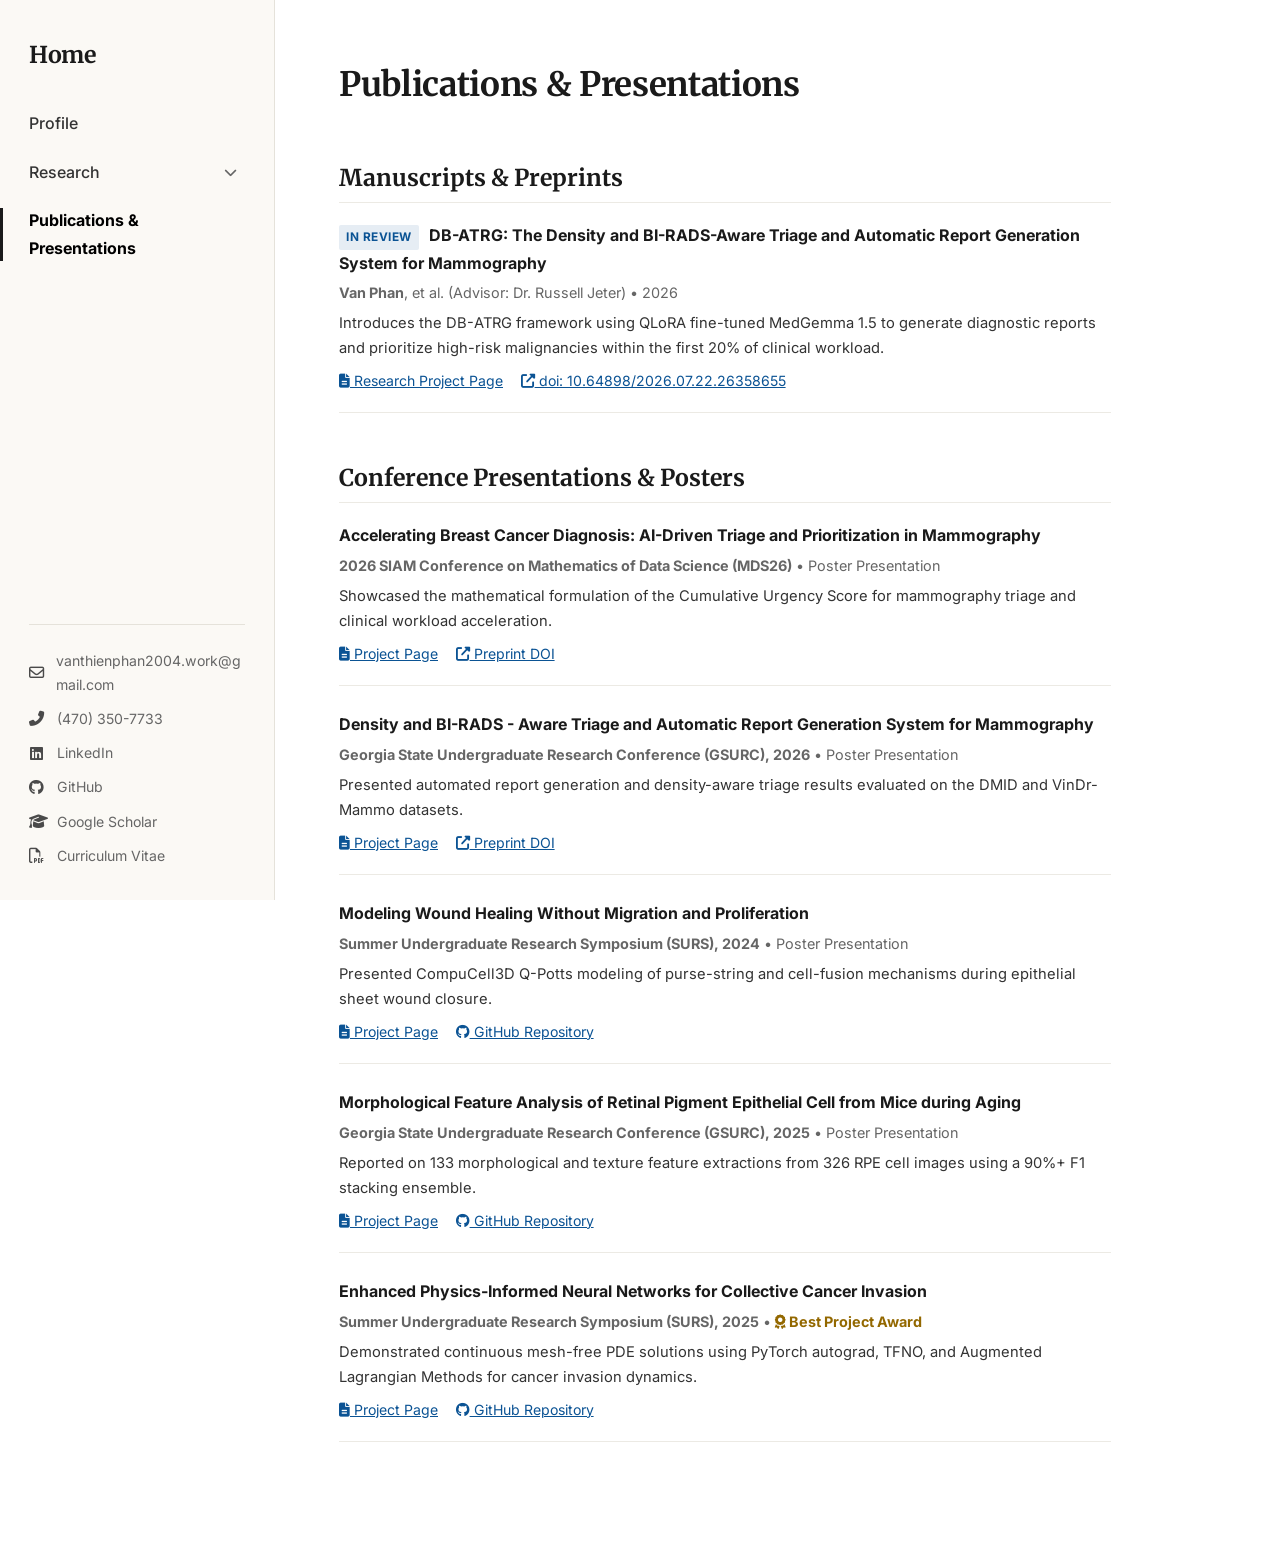
==== publications.html @ c74ce510 "Big Upgrade: - New multipages UI - New Projects" ====
<!DOCTYPE html>
<html lang="en">

<head>
    <meta charset="UTF-8">
    <meta name="viewport" content="width=device-width, initial-scale=1.0">
    <meta name="description"
        content="Publications, Manuscripts, and Conference Presentations by Van Phan — Health Informatics and Computational Medicine.">
    <title>Publications &amp; Presentations | Van Phan</title>

    <!-- Font Awesome & CSS -->
    <link rel="stylesheet" href="https://cdnjs.cloudflare.com/ajax/libs/font-awesome/6.5.1/css/all.min.css">
    <link rel="stylesheet" href="styles.css">
</head>

<body>
    <!-- Mobile Header -->
    <header class="mobile-header">
        <a href="index.html" class="mobile-title">Home</a>
        <button class="mobile-toggle" id="mobileToggle" aria-label="Toggle Navigation">
            <span></span>
            <span></span>
            <span></span>
        </button>
    </header>

    <div class="sidebar-overlay" id="sidebarOverlay"></div>

    <div class="app-container">
        <!-- Sidebar Navigation -->
        <aside class="sidebar" id="sidebar">
            <div class="sidebar-top">
                <a href="index.html" class="sidebar-brand">
                    <div class="sidebar-title">Home</div>
                </a>

                <nav class="sidebar-nav">
                    <ul class="nav-list">
                        <li class="nav-item">
                            <div class="nav-link-row">
                                <a href="index.html" class="nav-link">Profile</a>
                            </div>
                        </li>
                        <li class="nav-item">
                            <div class="nav-link-row">
                                <a href="research.html" class="nav-link">Research</a>
                                <button type="button" class="dropdown-toggle-btn" aria-label="Toggle Research Menu">
                                    <i class="fas fa-chevron-down dropdown-icon"></i>
                                </button>
                            </div>
                            <ul class="sub-nav-list">
                                <li><a href="research/db-atrg.html" class="sub-nav-link">DB-ATRG Mammography</a></li>
                                <li><a href="research/stroke-rehab.html" class="sub-nav-link">Time Series Classification</a></li>
                                <li><a href="research/wound-healing.html" class="sub-nav-link">Modeling Wound Healing</a></li>
                                <li><a href="research/rpe-morphology.html" class="sub-nav-link">Morphological Analysis</a></li>
                                <li><a href="research/pinns-cancer.html" class="sub-nav-link">Enhanced PINNs</a></li>
                                <li><a href="research/acharan-sulfate.html" class="sub-nav-link">Laboratory Rearing Model</a></li>
                            </ul>
                        </li>
                        <li class="nav-item">
                            <div class="nav-link-row">
                                <a href="publications.html" class="nav-link active">Publications &amp; Presentations</a>
                            </div>
                        </li>
                    </ul>
                </nav>
            </div>

            <!-- Sidebar Contact -->
            <div class="sidebar-contact">
                <ul class="contact-list">
                    <li class="contact-item">
                        <a href="mailto:vanthienphan2004.work@gmail.com" onclick="copyEmail(event)" title="Click to copy email">
                            <i class="far fa-envelope"></i>
                            <span>vanthienphan2004.work@gmail.com</span>
                        </a>
                    </li>
                    <li class="contact-item">
                        <a href="tel:+14703507733">
                            <i class="fas fa-phone-alt"></i>
                            <span>(470) 350-7733</span>
                        </a>
                    </li>
                    <li class="contact-item">
                        <a href="https://www.linkedin.com/in/van-phan-241770242/" target="_blank" rel="noopener noreferrer">
                            <i class="fab fa-linkedin"></i>
                            <span>LinkedIn</span>
                        </a>
                    </li>
                    <li class="contact-item">
                        <a href="https://github.com/vanthienphan2004" target="_blank" rel="noopener noreferrer">
                            <i class="fab fa-github"></i>
                            <span>GitHub</span>
                        </a>
                    </li>
                    <li class="contact-item">
                        <a href="https://scholar.google.com/citations?view_op=list_works&hl=en&user=SaQCGggAAAAJ" target="_blank" rel="noopener noreferrer">
                            <i class="fas fa-graduation-cap"></i>
                            <span>Google Scholar</span>
                        </a>
                    </li>
                    <li class="contact-item">
                        <a href="VanPhan_Resume.pdf" target="_blank" rel="noopener noreferrer">
                            <i class="far fa-file-pdf"></i>
                            <span>Curriculum Vitae</span>
                        </a>
                    </li>
                </ul>
            </div>
        </aside>

        <!-- Main Content Area -->
        <main class="main-wrapper">
            <div class="content-container">
                <h1 class="page-title">Publications &amp; Presentations</h1>

                <!-- Manuscripts Section -->
                <section class="publications-section">
                    <h2 class="block-title">Manuscripts &amp; Preprints</h2>

                    <!-- Manuscript 1 -->
                    <article class="publication-entry">
                        <div class="pub-title">
                            <span class="pub-status-badge">In Review</span>
                            DB-ATRG: The Density and BI-RADS-Aware Triage and Automatic Report Generation System for Mammography
                        </div>
                        <div class="pub-meta">
                            <strong>Van Phan</strong>, et al. (Advisor: Dr. Russell Jeter) &bull; 2026
                        </div>
                        <p style="font-size: 0.92rem; margin-bottom: 0.5rem;">
                            Introduces the DB-ATRG framework using QLoRA fine-tuned MedGemma 1.5 to generate diagnostic reports and prioritize high-risk malignancies within the first 20% of clinical workload.
                        </p>
                        <div class="pub-links">
                            <a href="research/db-atrg.html" class="text-link">
                                <i class="fas fa-file-alt"></i> Research Project Page
                            </a>
                            <a href="https://doi.org/10.64898/2026.07.22.26358655" target="_blank" class="text-link" rel="noopener noreferrer">
                                <i class="fas fa-external-link-alt"></i> doi: 10.64898/2026.07.22.26358655
                            </a>
                        </div>
                    </article>
                </section>

                <!-- Conference Posters & Presentations Section -->
                <section class="presentations-section" style="margin-top: 2rem;">
                    <h2 class="block-title">Conference Presentations &amp; Posters</h2>

                    <!-- Presentation 1 -->
                    <article class="publication-entry">
                        <div class="pub-title">
                            Accelerating Breast Cancer Diagnosis: AI-Driven Triage and Prioritization in Mammography
                        </div>
                        <div class="pub-meta">
                            <strong>2026 SIAM Conference on Mathematics of Data Science (MDS26)</strong> &bull; Poster Presentation
                        </div>
                        <p style="font-size: 0.92rem; margin-bottom: 0.5rem;">
                            Showcased the mathematical formulation of the Cumulative Urgency Score for mammography triage and clinical workload acceleration.
                        </p>
                        <div class="pub-links">
                            <a href="research/db-atrg.html" class="text-link">
                                <i class="fas fa-file-alt"></i> Project Page
                            </a>
                            <a href="https://doi.org/10.64898/2026.07.22.26358655" target="_blank" class="text-link" rel="noopener noreferrer">
                                <i class="fas fa-external-link-alt"></i> Preprint DOI
                            </a>
                        </div>
                    </article>

                    <!-- Presentation 2 -->
                    <article class="publication-entry">
                        <div class="pub-title">
                            Density and BI-RADS - Aware Triage and Automatic Report Generation System for Mammography
                        </div>
                        <div class="pub-meta">
                            <strong>Georgia State Undergraduate Research Conference (GSURC), 2026</strong> &bull; Poster Presentation
                        </div>
                        <p style="font-size: 0.92rem; margin-bottom: 0.5rem;">
                            Presented automated report generation and density-aware triage results evaluated on the DMID and VinDr-Mammo datasets.
                        </p>
                        <div class="pub-links">
                            <a href="research/db-atrg.html" class="text-link">
                                <i class="fas fa-file-alt"></i> Project Page
                            </a>
                            <a href="https://doi.org/10.64898/2026.07.22.26358655" target="_blank" class="text-link" rel="noopener noreferrer">
                                <i class="fas fa-external-link-alt"></i> Preprint DOI
                            </a>
                        </div>
                    </article>

                    <!-- Presentation 3: Modeling Wound Healing (Research #3) -->
                    <article class="publication-entry">
                        <div class="pub-title">
                            Modeling Wound Healing Without Migration and Proliferation
                        </div>
                        <div class="pub-meta">
                            <strong>Summer Undergraduate Research Symposium (SURS), 2024</strong> &bull; Poster Presentation
                        </div>
                        <p style="font-size: 0.92rem; margin-bottom: 0.5rem;">
                            Presented CompuCell3D Q-Potts modeling of purse-string and cell-fusion mechanisms during epithelial sheet wound closure.
                        </p>
                        <div class="pub-links">
                            <a href="research/wound-healing.html" class="text-link">
                                <i class="fas fa-file-alt"></i> Project Page
                            </a>
                            <a href="https://github.com/vanthienphan2004/Modeling-Wound-Healing-Without-Migration-and-Proliferation" target="_blank" class="text-link" rel="noopener noreferrer">
                                <i class="fab fa-github"></i> GitHub Repository
                            </a>
                        </div>
                    </article>

                    <!-- Presentation 4: Morphological Feature Analysis (Research #4) -->
                    <article class="publication-entry">
                        <div class="pub-title">
                            Morphological Feature Analysis of Retinal Pigment Epithelial Cell from Mice during Aging
                        </div>
                        <div class="pub-meta">
                            <strong>Georgia State Undergraduate Research Conference (GSURC), 2025</strong> &bull; Poster Presentation
                        </div>
                        <p style="font-size: 0.92rem; margin-bottom: 0.5rem;">
                            Reported on 133 morphological and texture feature extractions from 326 RPE cell images using a 90%+ F1 stacking ensemble.
                        </p>
                        <div class="pub-links">
                            <a href="research/rpe-morphology.html" class="text-link">
                                <i class="fas fa-file-alt"></i> Project Page
                            </a>
                            <a href="https://github.com/vanthienphan2004/Morphological-Feature-Analysis-of-Retinal-Pigment-Epithelial-Cells-from-C57BL-6J-Mice-During-Aging" target="_blank" class="text-link" rel="noopener noreferrer">
                                <i class="fab fa-github"></i> GitHub Repository
                            </a>
                        </div>
                    </article>

                    <!-- Presentation 5: Enhanced PINNs (Research #5) -->
                    <article class="publication-entry">
                        <div class="pub-title">
                            Enhanced Physics-Informed Neural Networks for Collective Cancer Invasion
                        </div>
                        <div class="pub-meta">
                            <strong>Summer Undergraduate Research Symposium (SURS), 2025</strong> &bull; <span style="color: #936800; font-weight: 700;"><i class="fas fa-award"></i> Best Project Award</span>
                        </div>
                        <p style="font-size: 0.92rem; margin-bottom: 0.5rem;">
                            Demonstrated continuous mesh-free PDE solutions using PyTorch autograd, TFNO, and Augmented Lagrangian Methods for cancer invasion dynamics.
                        </p>
                        <div class="pub-links">
                            <a href="research/pinns-cancer.html" class="text-link">
                                <i class="fas fa-file-alt"></i> Project Page
                            </a>
                            <a href="https://github.com/vanthienphan2004/Physics-Informed-Neural-Networks-for-Collective-Cancer-Invasion" target="_blank" class="text-link" rel="noopener noreferrer">
                                <i class="fab fa-github"></i> GitHub Repository
                            </a>
                        </div>
                    </article>
                </section>
            </div>
        </main>
    </div>

    <script src="script.js"></script>
</body>

</html>
---- styles.css ----
/* ==========================================================================
   Academic Portfolio Design System
   Inspired by classic academic researcher layout (sidebar + clean serif headings)
   ========================================================================== */

@import url('https://fonts.googleapis.com/css2?family=Inter:wght@300;400;500;600;700&family=Merriweather:ital,wght@0,300;0,400;0,700;0,900;1,300;1,400&display=swap');

:root {
    --font-heading: 'Merriweather', Georgia, 'Times New Roman', serif;
    --font-body: 'Inter', -apple-system, BlinkMacSystemFont, 'Segoe UI', Roboto, Helvetica, Arial, sans-serif;
    
    --bg-main: #ffffff;
    --bg-sidebar: #fbf9f5;
    --bg-card: #ffffff;
    --bg-tag: #f2efe9;
    --bg-poster: #f9f8f5;
    
    --border-color: #e5e2da;
    --border-subtle: #eceae4;
    --border-accent: #222222;
    
    --text-primary: #1a1a1a;
    --text-secondary: #333333;
    --text-muted: #666666;
    --text-link: #0b5394;
    --text-link-hover: #073763;
    
    --sidebar-width: 275px;
    --content-max-width: 900px;
    
    --transition: all 0.2s ease-in-out;
}

*, *::before, *::after {
    box-sizing: border-box;
    margin: 0;
    padding: 0;
}

html {
    font-size: 16px;
    scroll-behavior: smooth;
    overflow-x: hidden;
}

body {
    font-family: var(--font-body);
    color: var(--text-primary);
    background-color: var(--bg-main);
    line-height: 1.7;
    -webkit-font-smoothing: antialiased;
    -moz-osx-font-smoothing: grayscale;
    overflow-x: hidden;
    width: 100%;
}

/* --------------------------------------------------------------------------
   Layout Structure: Desktop Sidebar + Content
   -------------------------------------------------------------------------- */
.app-container {
    display: flex;
    min-height: 100vh;
    width: 100%;
}

/* Sidebar */
.sidebar {
    width: var(--sidebar-width);
    background-color: var(--bg-sidebar);
    border-right: 1px solid var(--border-color);
    position: fixed;
    top: 0;
    bottom: 0;
    left: 0;
    display: flex;
    flex-direction: column;
    justify-content: space-between;
    padding: 2.5rem 1.8rem 2rem;
    z-index: 100;
    overflow-y: auto;
}

/* Sidebar Brand */
.sidebar-brand {
    text-decoration: none;
    color: var(--text-primary);
    display: block;
    margin-bottom: 2.2rem;
}

.sidebar-title {
    font-family: var(--font-heading);
    font-size: 1.45rem;
    font-weight: 700;
    line-height: 1.25;
    color: var(--text-primary);
    letter-spacing: -0.01em;
}

.sidebar-subtitle {
    font-family: var(--font-heading);
    font-size: 1.2rem;
    font-weight: 400;
    color: var(--text-secondary);
    display: block;
    margin-top: 0.15rem;
}

/* Sidebar Navigation */
.sidebar-nav {
    margin-bottom: auto;
}

.nav-list {
    list-style: none;
    display: flex;
    flex-direction: column;
    gap: 0.65rem;
}

.nav-item {
    position: relative;
}

.nav-link-row {
    display: flex;
    align-items: center;
    justify-content: space-between;
    position: relative;
}

.nav-link {
    display: inline-block;
    font-size: 1rem;
    font-weight: 500;
    color: var(--text-secondary);
    text-decoration: none;
    padding: 0.35rem 0;
    transition: var(--transition);
    flex: 1;
}

.nav-link:hover {
    color: #000000;
    font-weight: 600;
}

.nav-link.active {
    color: #000000;
    font-weight: 700;
}

.nav-item.has-active > .nav-link-row > .nav-link,
.nav-link.active {
    font-weight: 700;
    color: #000000;
}

.nav-link.active::before,
.nav-item.has-active::before {
    content: '';
    position: absolute;
    left: -1.8rem;
    top: 0.4rem;
    bottom: 0.4rem;
    width: 3px;
    background-color: var(--text-primary);
}

/* Dropdown Toggle Button */
.dropdown-toggle-btn {
    background: none;
    border: none;
    cursor: pointer;
    padding: 0.4rem 0.5rem;
    color: var(--text-muted);
    font-size: 0.82rem;
    display: inline-flex;
    align-items: center;
    justify-content: center;
    transition: var(--transition);
    border-radius: 3px;
}

.dropdown-toggle-btn:hover {
    color: #000000;
    background-color: rgba(0, 0, 0, 0.05);
}

.dropdown-icon {
    transition: transform 0.25s ease;
}

.nav-item.open .dropdown-icon {
    transform: rotate(180deg);
}

/* Submenu - Collapsible */
.sub-nav-list {
    list-style: none;
    padding-left: 0.9rem;
    margin-top: 0.4rem;
    display: none;
    flex-direction: column;
    gap: 0.4rem;
    border-left: 1.5px solid var(--border-color);
}

.nav-item.open .sub-nav-list {
    display: flex;
}

.sub-nav-link {
    font-size: 0.88rem;
    color: var(--text-muted);
    text-decoration: none;
    display: block;
    line-height: 1.35;
    padding: 0.2rem 0;
    transition: var(--transition);
}

.sub-nav-link:hover,
.sub-nav-link.active {
    color: #000000;
    font-weight: 600;
}

/* Sidebar Contact Footer */
.sidebar-contact {
    margin-top: 2rem;
    padding-top: 1.5rem;
    border-top: 1px solid var(--border-color);
}

.contact-list {
    list-style: none;
    display: flex;
    flex-direction: column;
    gap: 0.65rem;
}

.contact-item a {
    display: flex;
    align-items: center;
    gap: 0.75rem;
    font-size: 0.88rem;
    color: var(--text-muted);
    text-decoration: none;
    word-break: break-word;
    transition: var(--transition);
}

.contact-item a:hover {
    color: var(--text-primary);
}

.contact-item i {
    width: 16px;
    font-size: 0.95rem;
    text-align: center;
    color: #4a4a4a;
}

/* Main Content Area */
.main-wrapper {
    margin-left: var(--sidebar-width);
    flex: 1;
    min-height: 100vh;
    background-color: var(--bg-main);
    display: flex;
    flex-direction: column;
}

.content-container {
    max-width: var(--content-max-width);
    width: 100%;
    margin: 0;
    padding: 3.5rem 4rem 5rem;
}

/* --------------------------------------------------------------------------
   Typography & Sections
   -------------------------------------------------------------------------- */
h1.page-title,
.section-title {
    font-family: var(--font-heading);
    font-size: 2.1rem;
    font-weight: 700;
    color: var(--text-primary);
    margin-bottom: 1.8rem;
    letter-spacing: -0.01em;
}

h2.block-title {
    font-family: var(--font-heading);
    font-size: 1.45rem;
    font-weight: 700;
    color: var(--text-primary);
    margin-top: 2.8rem;
    margin-bottom: 1.2rem;
    padding-bottom: 0.3rem;
    border-bottom: 1px solid var(--border-subtle);
}

h3.item-title {
    font-family: var(--font-body);
    font-size: 1.05rem;
    font-weight: 700;
    color: var(--text-primary);
    margin-bottom: 0.25rem;
}

p {
    font-size: 0.98rem;
    color: var(--text-secondary);
    margin-bottom: 1.1rem;
    line-height: 1.7;
}

a.text-link {
    color: var(--text-link);
    text-decoration: underline;
    transition: var(--transition);
}

a.text-link:hover {
    color: var(--text-link-hover);
}

/* --------------------------------------------------------------------------
   Profile / About Me Section (Matching Reference Image)
   -------------------------------------------------------------------------- */
.profile-header-grid {
    display: flex;
    gap: 2.5rem;
    align-items: flex-start;
    margin-bottom: 2.5rem;
}

.profile-avatar-box {
    flex-shrink: 0;
    width: 185px;
    height: 225px;
    background-color: #f2efe9;
    border: 1px solid var(--border-color);
    border-radius: 4px;
    overflow: hidden;
    display: flex;
    flex-direction: column;
    align-items: center;
    justify-content: center;
    position: relative;
    box-shadow: 0 2px 6px rgba(0, 0, 0, 0.04);
}

.profile-avatar-box img {
    width: 100%;
    height: 100%;
    object-fit: cover;
    display: block;
}

.profile-avatar-placeholder {
    display: flex;
    flex-direction: column;
    align-items: center;
    justify-content: center;
    gap: 0.5rem;
    color: var(--text-muted);
}

.profile-avatar-placeholder i {
    font-size: 3.5rem;
    color: #a8a49c;
}

.profile-avatar-placeholder span {
    font-size: 0.78rem;
    text-transform: uppercase;
    letter-spacing: 0.08em;
    color: #8c8880;
    font-weight: 600;
}

.profile-bio-box {
    flex: 1;
}

.profile-name {
    font-family: var(--font-heading);
    font-size: 1.35rem;
    font-weight: 700;
    color: var(--text-primary);
    margin-bottom: 0.3rem;
}

.profile-role {
    font-size: 0.98rem;
    font-weight: 500;
    color: var(--text-secondary);
    margin-bottom: 1rem;
}

.profile-actions {
    display: flex;
    align-items: center;
    gap: 1.25rem;
    margin-top: 1.4rem;
    flex-wrap: wrap;
}

.btn-cv {
    display: inline-flex;
    align-items: center;
    gap: 0.45rem;
    border: 1.5px solid #1a1a1a;
    padding: 0.5rem 1.15rem;
    font-size: 0.92rem;
    font-weight: 600;
    color: #1a1a1a;
    background-color: transparent;
    text-decoration: none;
    border-radius: 3px;
    transition: var(--transition);
}

.btn-cv:hover {
    background-color: #1a1a1a;
    color: #ffffff;
}

.btn-link-action {
    color: var(--text-link);
    text-decoration: underline;
    font-size: 0.95rem;
    font-weight: 500;
    transition: var(--transition);
}

.btn-link-action:hover {
    color: var(--text-link-hover);
}

/* --------------------------------------------------------------------------
   Lists: Education, Experience, Honors
   -------------------------------------------------------------------------- */
.education-block {
    margin-bottom: 1.5rem;
}

.education-title {
    font-weight: 700;
    color: var(--text-primary);
    margin-bottom: 0.35rem;
}

.coursework-text {
    color: var(--text-secondary);
    font-size: 0.94rem;
    line-height: 1.65;
}

.academic-list {
    list-style: disc;
    padding-left: 1.3rem;
    margin-top: 0.6rem;
    display: flex;
    flex-direction: column;
    gap: 0.6rem;
}

.academic-list li {
    font-size: 0.95rem;
    color: var(--text-secondary);
    line-height: 1.6;
}

.academic-list li strong {
    color: var(--text-primary);
}

.experience-block {
    margin-bottom: 1.8rem;
}

.experience-header {
    display: flex;
    justify-content: space-between;
    align-items: baseline;
    flex-wrap: wrap;
    gap: 0.4rem;
    margin-bottom: 0.2rem;
}

.experience-title {
    font-size: 1.05rem;
    font-weight: 700;
    color: var(--text-primary);
}

.experience-date {
    font-size: 0.88rem;
    color: var(--text-muted);
}

.experience-org {
    font-size: 0.92rem;
    color: var(--text-muted);
    font-style: italic;
    margin-bottom: 0.4rem;
}

/* --------------------------------------------------------------------------
   Research Page & Project Cards
   -------------------------------------------------------------------------- */
.research-interests-box {
    background-color: var(--bg-sidebar);
    border: 1px solid var(--border-color);
    border-radius: 4px;
    padding: 1.4rem 1.6rem;
    margin-bottom: 2.5rem;
}

.interests-grid {
    display: grid;
    grid-template-columns: repeat(auto-fit, minmax(240px, 1fr));
    gap: 1rem;
    margin-top: 0.8rem;
}

.interest-item {
    display: flex;
    align-items: flex-start;
    gap: 0.65rem;
    font-size: 0.93rem;
    color: var(--text-secondary);
}

.interest-item i {
    margin-top: 0.3rem;
    color: #444;
    font-size: 0.85rem;
}

.project-card-link {
    text-decoration: none;
    color: inherit;
    display: block;
    margin-bottom: 1.8rem;
}

.research-card {
    border: 1px solid var(--border-color);
    border-radius: 4px;
    padding: 1.5rem 1.8rem;
    background-color: var(--bg-card);
    transition: var(--transition);
}

.research-card:hover {
    border-color: #222222;
    box-shadow: 0 4px 12px rgba(0, 0, 0, 0.05);
    transform: translateY(-2px);
}

.research-card-header {
    display: flex;
    justify-content: space-between;
    align-items: flex-start;
    gap: 1rem;
    margin-bottom: 0.5rem;
}

.research-card-title {
    font-family: var(--font-heading);
    font-size: 1.25rem;
    font-weight: 700;
    color: var(--text-primary);
    line-height: 1.35;
}

.research-card-meta {
    font-size: 0.88rem;
    color: var(--text-muted);
    margin-bottom: 0.8rem;
}

.research-card-meta strong {
    color: var(--text-secondary);
}

.tag-row {
    display: flex;
    flex-wrap: wrap;
    gap: 0.45rem;
    margin-top: 0.9rem;
}

.tag-pill {
    font-size: 0.78rem;
    background-color: var(--bg-tag);
    color: #4a4740;
    border: 1px solid var(--border-color);
    padding: 0.18rem 0.6rem;
    border-radius: 2px;
    font-weight: 500;
}

/* --------------------------------------------------------------------------
   Individual Research Project Detail Page
   -------------------------------------------------------------------------- */
.project-meta-table {
    width: 100%;
    margin-bottom: 2rem;
    border-collapse: collapse;
}

.project-meta-table td {
    padding: 0.55rem 0;
    font-size: 0.94rem;
    vertical-align: top;
    border-bottom: 1px solid var(--border-subtle);
    word-break: break-word;
}

.project-meta-table td.meta-label {
    width: 130px;
    font-weight: 700;
    color: var(--text-primary);
}

.project-meta-table td.meta-val {
    color: var(--text-secondary);
}

/* Poster Placeholder Container */
.poster-container {
    margin: 2rem 0;
    background-color: var(--bg-poster);
    border: 1px solid var(--border-color);
    border-radius: 4px;
    overflow: hidden;
    display: flex;
    flex-direction: column;
    align-items: center;
    box-shadow: 0 2px 8px rgba(0, 0, 0, 0.04);
}

.poster-preview-box {
    width: 100%;
    min-height: 380px;
    display: flex;
    flex-direction: column;
    align-items: center;
    justify-content: center;
    padding: 3rem 2rem;
    text-align: center;
    border-bottom: 1px solid var(--border-color);
    background: linear-gradient(180deg, #fbfaf7 0%, #f4f1ea 100%);
    position: relative;
}

.poster-preview-box i {
    font-size: 3.5rem;
    color: #8c8880;
    margin-bottom: 1rem;
}

.poster-preview-box h4 {
    font-family: var(--font-heading);
    font-size: 1.15rem;
    font-weight: 700;
    color: var(--text-primary);
    max-width: 600px;
    margin-bottom: 0.4rem;
}

.poster-preview-box p {
    font-size: 0.88rem;
    color: var(--text-muted);
    margin-bottom: 0;
}

.poster-container a.poster-link {
    display: block;
    width: 100%;
    text-align: center;
    background-color: #faf9f6;
    border-bottom: 1px solid var(--border-color);
    cursor: zoom-in;
    text-decoration: none;
    padding: 0.5rem;
}

.poster-img {
    max-width: 100%;
    height: auto;
    display: block;
    margin: 0 auto;
    border-radius: 2px;
    box-shadow: 0 4px 16px rgba(0, 0, 0, 0.05);
    transition: opacity 0.2s ease, transform 0.2s ease;
}

.poster-container a.poster-link:hover .poster-img {
    opacity: 0.97;
}

.poster-toolbar {
    width: 100%;
    padding: 0.8rem 1.4rem;
    display: flex;
    justify-content: space-between;
    align-items: center;
    background-color: #ffffff;
    font-size: 0.88rem;
    color: var(--text-muted);
}

.poster-toolbar-links {
    display: flex;
    gap: 1rem;
}

.poster-toolbar-links a {
    color: var(--text-link);
    text-decoration: underline;
    font-weight: 500;
}

.project-btn-row {
    display: flex;
    gap: 1rem;
    flex-wrap: wrap;
    margin-top: 2rem;
    padding-top: 1.5rem;
    border-top: 1px solid var(--border-color);
}

.back-link {
    display: inline-flex;
    align-items: center;
    gap: 0.4rem;
    color: var(--text-muted);
    text-decoration: none;
    font-size: 0.9rem;
    margin-bottom: 1.5rem;
    transition: var(--transition);
}

.back-link:hover {
    color: var(--text-primary);
}

/* --------------------------------------------------------------------------
   Publications Page
   -------------------------------------------------------------------------- */
.publication-entry {
    margin-bottom: 1.6rem;
    padding-bottom: 1.2rem;
    border-bottom: 1px solid var(--border-subtle);
}

.pub-title {
    font-size: 1rem;
    font-weight: 700;
    color: var(--text-primary);
    margin-bottom: 0.25rem;
}

.pub-meta {
    font-size: 0.9rem;
    color: var(--text-muted);
    margin-bottom: 0.35rem;
}

.pub-links {
    font-size: 0.88rem;
    display: flex;
    gap: 1.1rem;
    align-items: center;
}

.pub-status-badge {
    display: inline-block;
    font-size: 0.74rem;
    font-weight: 700;
    text-transform: uppercase;
    background-color: #e6edf4;
    color: #0b5394;
    padding: 0.15rem 0.45rem;
    border-radius: 2px;
    letter-spacing: 0.04em;
    margin-right: 0.4rem;
}

/* --------------------------------------------------------------------------
   Mobile Header & Hamburger Menu
   -------------------------------------------------------------------------- */
.mobile-header {
    display: none;
    position: fixed;
    top: 0;
    left: 0;
    right: 0;
    height: 60px;
    background-color: var(--bg-sidebar);
    border-bottom: 1px solid var(--border-color);
    padding: 0 1.5rem;
    align-items: center;
    justify-content: space-between;
    z-index: 1000;
}

.mobile-title {
    font-family: var(--font-heading);
    font-size: 1.15rem;
    font-weight: 700;
    color: var(--text-primary);
    text-decoration: none;
}

.mobile-toggle {
    background: none;
    border: none;
    cursor: pointer;
    padding: 0.5rem;
    display: flex;
    flex-direction: column;
    gap: 5px;
}

.mobile-toggle span {
    display: block;
    width: 22px;
    height: 2px;
    background-color: var(--text-primary);
    transition: transform 0.25s ease, opacity 0.25s ease;
}

.mobile-toggle.open span:nth-child(1) {
    transform: translateY(7px) rotate(45deg);
}

.mobile-toggle.open span:nth-child(2) {
    opacity: 0;
}

.mobile-toggle.open span:nth-child(3) {
    transform: translateY(-7px) rotate(-45deg);
}

.sidebar-overlay {
    display: none;
    position: fixed;
    top: 0;
    left: 0;
    right: 0;
    bottom: 0;
    background-color: rgba(0, 0, 0, 0.35);
    z-index: 95;
    opacity: 0;
    transition: opacity 0.3s ease;
}

/* Toast Message */
.toast-msg {
    position: fixed;
    bottom: 2rem;
    right: 2rem;
    background-color: #1a1a1a;
    color: #ffffff;
    padding: 0.75rem 1.25rem;
    font-size: 0.88rem;
    border-radius: 4px;
    box-shadow: 0 4px 12px rgba(0, 0, 0, 0.15);
    opacity: 0;
    transform: translateY(10px);
    transition: all 0.25s ease;
    z-index: 2000;
    pointer-events: none;
}

.toast-msg.show {
    opacity: 1;
    transform: translateY(0);
}

/* --------------------------------------------------------------------------
   Responsive Breakpoints
   -------------------------------------------------------------------------- */
/* --------------------------------------------------------------------------
   Responsive Breakpoints - Mobile Top Navigation with Smart Hide/Show
   -------------------------------------------------------------------------- */
@media (max-width: 850px) {
    /* Hide old mobile hamburger header and backdrop overlay */
    .mobile-header {
        display: none !important;
    }
    
    .sidebar-overlay {
        display: none !important;
    }
    
    /* Top-positioned Navigation Header */
    .sidebar {
        position: fixed;
        top: 0;
        left: 0;
        right: 0;
        bottom: auto !important;
        width: 100%;
        height: auto !important;
        min-height: 0 !important;
        max-height: none;
        display: flex;
        flex-direction: column;
        justify-content: flex-start !important;
        padding: 0.65rem 1.25rem 0.5rem !important;
        overflow: visible;
        background-color: var(--bg-sidebar);
        border-right: none;
        border-bottom: 1px solid var(--border-color);
        box-shadow: 0 2px 10px rgba(0, 0, 0, 0.05);
        z-index: 1000;
        transform: translateY(0);
        transition: transform 0.28s cubic-bezier(0.16, 1, 0.3, 1), box-shadow 0.2s ease;
    }
    
    /* Smart Hide state when scrolling down */
    .sidebar.nav-hidden {
        transform: translateY(-100%) !important;
        box-shadow: none;
        pointer-events: none;
    }
    
    /* Sidebar Top & Brand */
    .sidebar-top {
        padding: 0 !important;
    }
    
    .sidebar-brand {
        margin-bottom: 0.45rem;
        display: inline-block;
    }
    
    .sidebar-title {
        font-size: 1.25rem;
        font-family: var(--font-heading);
        font-weight: 700;
        color: var(--text-primary);
        letter-spacing: -0.01em;
    }
    
    .sidebar-nav {
        margin-bottom: 0 !important;
    }

    /* Inline Horizontal Navigation Menu */
    .sidebar-nav .nav-list {
        display: flex;
        flex-direction: row;
        flex-wrap: wrap;
        align-items: center;
        gap: 0.4rem 1.4rem;
    }
    
    .sidebar-nav .nav-item {
        position: relative;
        margin: 0;
    }
    
    .sidebar-nav .nav-link-row {
        display: inline-flex;
        align-items: center;
        gap: 0.2rem;
    }
    
    .sidebar-nav .nav-link {
        padding: 0.2rem 0;
        font-size: 0.95rem;
        font-weight: 600;
        color: var(--text-secondary);
    }
    
    .sidebar-nav .nav-link:hover,
    .sidebar-nav .nav-link.active,
    .sidebar-nav .nav-item.has-active > .nav-link-row > .nav-link {
        color: #000000;
        font-weight: 700;
    }
    
    /* Remove vertical active indicator bar on mobile */
    .sidebar-nav .nav-link.active::before,
    .sidebar-nav .nav-item.has-active::before {
        display: none;
    }
    
    /* Dropdown Toggle Chevron */
    .dropdown-toggle-btn {
        padding: 0.2rem 0.3rem;
        font-size: 0.75rem;
        color: var(--text-muted);
    }
    
    /* Floating Dropdown Submenu on Mobile */
    .sidebar .sub-nav-list {
        position: absolute;
        top: calc(100% + 6px);
        left: 0;
        min-width: 270px;
        background-color: #ffffff;
        border: 1px solid var(--border-color);
        border-radius: 4px;
        box-shadow: 0 8px 24px rgba(0, 0, 0, 0.12);
        padding: 0.4rem 0;
        z-index: 1010;
        border-left: none;
        display: none;
        flex-direction: column;
        gap: 0;
    }
    
    .nav-item.open .sub-nav-list {
        display: flex;
    }
    
    .sub-nav-link {
        padding: 0.6rem 1rem;
        font-size: 0.86rem;
        color: var(--text-secondary);
        border-bottom: 1px solid #f2f0eb;
        line-height: 1.35;
    }
    
    .sub-nav-link:last-child {
        border-bottom: none;
    }
    
    .sub-nav-link:hover,
    .sub-nav-link.active {
        background-color: var(--bg-sidebar);
        color: #000000;
        font-weight: 600;
    }
    
    /* Sidebar Contact Section */
    .sidebar-contact {
        margin-top: 0.35rem;
        padding: 0.35rem 0 0.1rem;
        border-top: 1px solid var(--border-color);
    }
    
    .contact-list {
        display: flex;
        flex-wrap: wrap;
        gap: 0.4rem 1.25rem;
        align-items: center;
    }
    
    .contact-item a {
        font-size: 0.82rem;
        gap: 0.45rem;
        color: var(--text-secondary);
        white-space: nowrap;
    }
    
    .contact-item a span {
        overflow: hidden;
        text-overflow: ellipsis;
    }
    
    /* Colored Icons matching reference */
    .contact-item a .fa-envelope {
        color: #d9534f;
    }
    
    .contact-item a .fa-phone-alt {
        color: #27ae60;
    }
    
    .contact-item a .fa-linkedin {
        color: #0077b5;
    }
    
    .contact-item a .fa-github {
        color: #24292e;
    }
    
    .contact-item a .fa-graduation-cap {
        color: #4285f4;
    }
    
    .contact-item a .fa-file-pdf {
        color: #8e44ad;
    }
    
    /* Main Content Wrapper */
    .main-wrapper {
        margin-left: 0;
        margin-top: 120px; /* Fallback until JS computes precise offset */
    }
    
    .content-container {
        padding: 2rem 1.4rem 4rem;
    }
    
    .profile-header-grid {
        flex-direction: column;
        align-items: center;
        text-align: center;
        gap: 1.5rem;
    }
    
    .profile-actions {
        justify-content: center;
    }
    
    .poster-preview-box {
        min-height: 280px;
        padding: 2rem 1rem;
    }
    
    .poster-toolbar {
        flex-direction: column;
        align-items: flex-start;
        gap: 0.6rem;
        padding: 0.8rem 1.1rem;
    }
    
    .poster-toolbar-links {
        width: 100%;
        justify-content: flex-start;
        flex-wrap: wrap;
        gap: 0.8rem;
    }

    .project-meta-table td.meta-label {
        width: 115px;
        padding-right: 0.8rem;
    }
}

@media (max-width: 480px) {
    .contact-list {
        gap: 0.35rem 0.9rem;
    }
    
    .sidebar {
        padding: 0.6rem 1rem 0.45rem !important;
    }
    
    .sidebar-top {
        padding: 0 !important;
    }
    
    .sidebar-contact {
        padding: 0.35rem 0 0.1rem;
    }
    
    .content-container {
        padding: 1.6rem 1rem 3.5rem;
    }
}
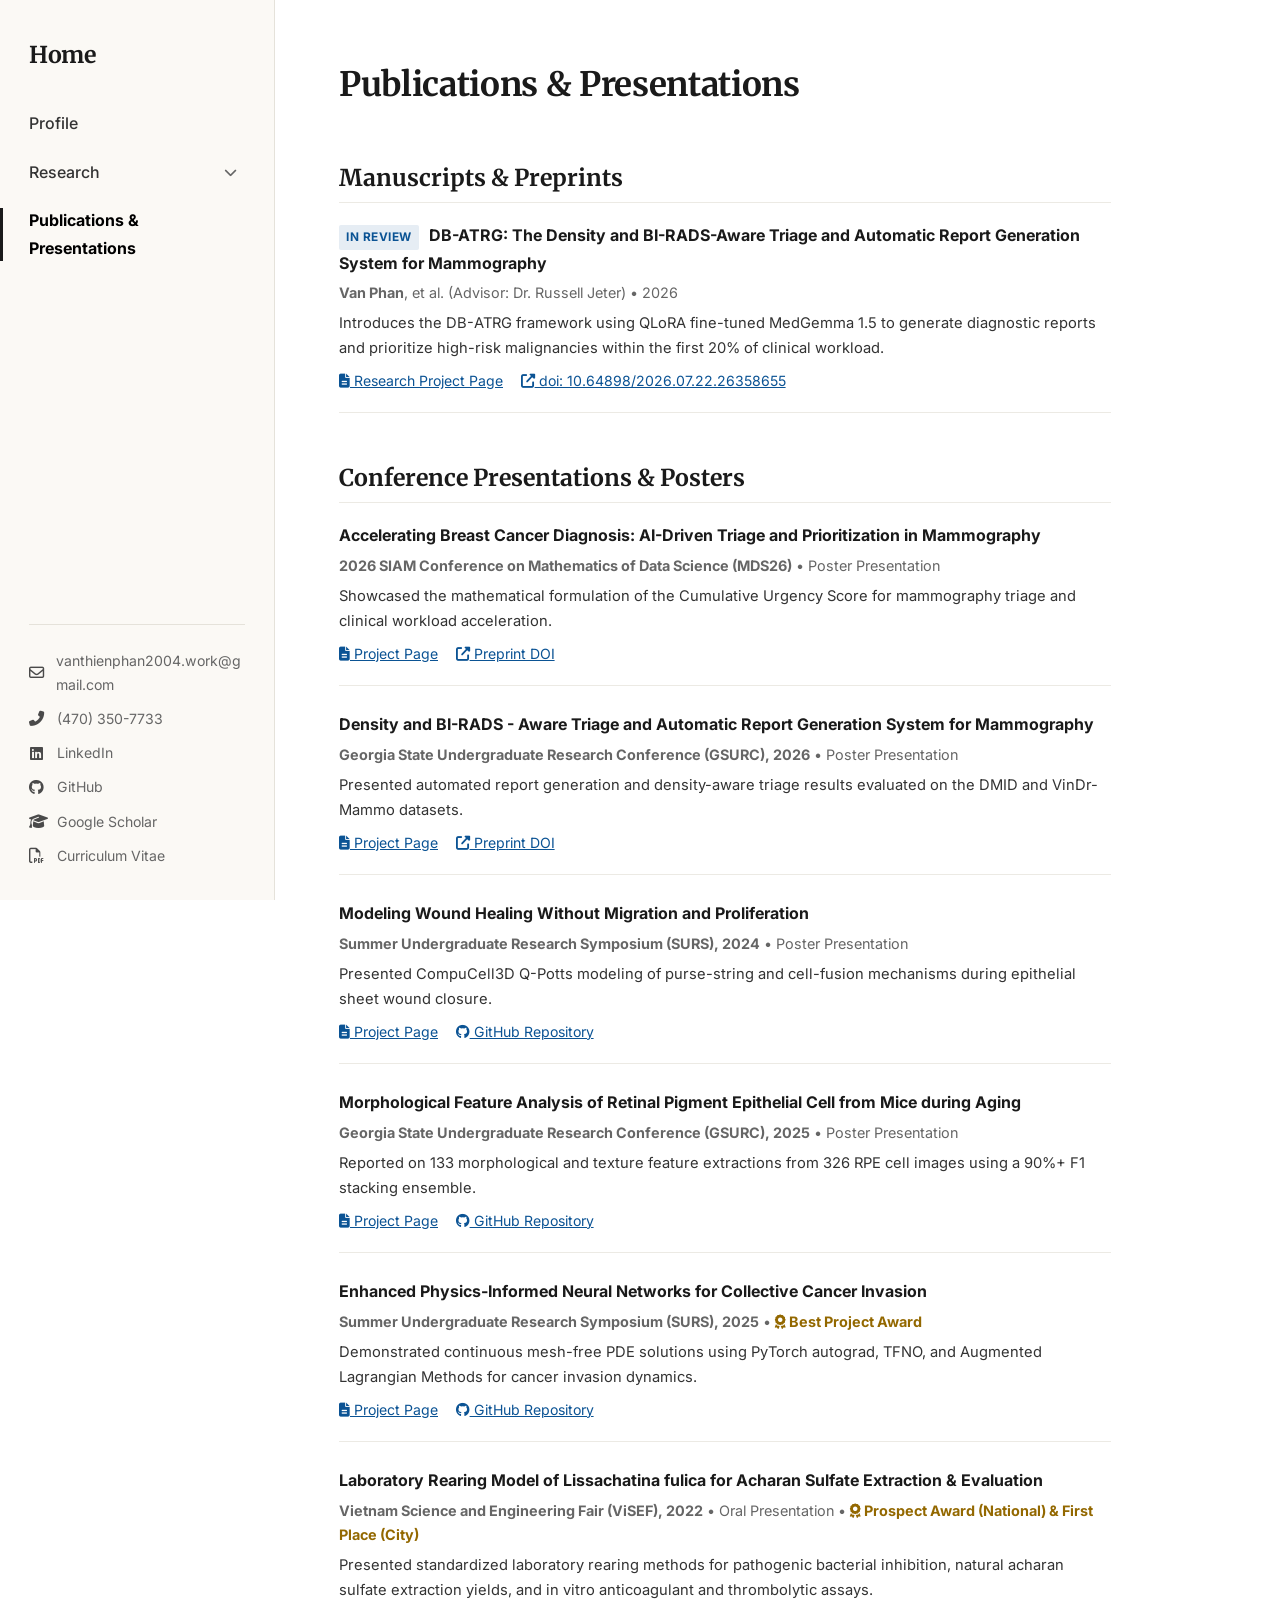
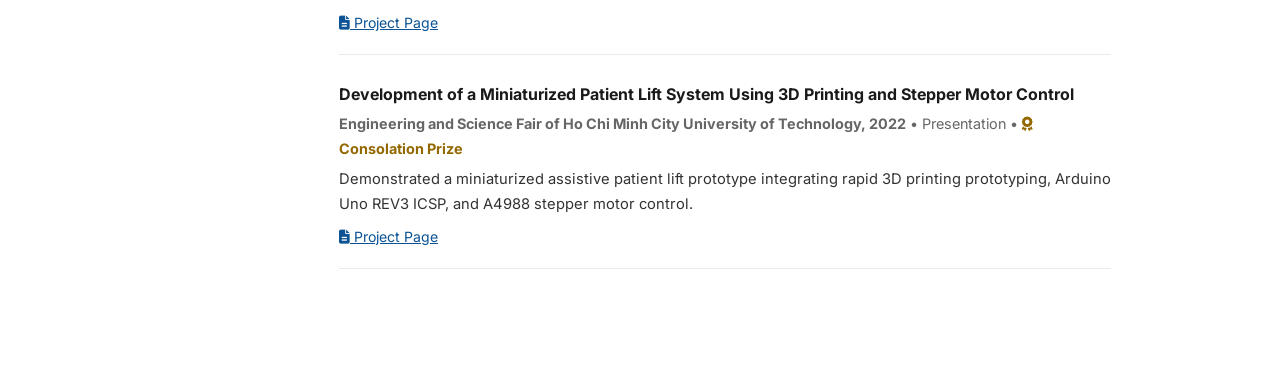
==== commit 07638dcc: "new patient lift project and CV" ====
--- a/publications.html
+++ b/publications.html
@@ -50,11 +50,16 @@
                             </div>
                             <ul class="sub-nav-list">
                                 <li><a href="research/db-atrg.html" class="sub-nav-link">DB-ATRG Mammography</a></li>
-                                <li><a href="research/stroke-rehab.html" class="sub-nav-link">Time Series Classification</a></li>
-                                <li><a href="research/wound-healing.html" class="sub-nav-link">Modeling Wound Healing</a></li>
-                                <li><a href="research/rpe-morphology.html" class="sub-nav-link">Morphological Analysis</a></li>
+                                <!-- <li><a href="research/stroke-rehab.html" class="sub-nav-link">Time Series
+                                        Classification</a></li> -->
+                                <li><a href="research/wound-healing.html" class="sub-nav-link">Modeling Wound
+                                        Healing</a></li>
+                                <li><a href="research/rpe-morphology.html" class="sub-nav-link">Morphological
+                                        Analysis</a></li>
                                 <li><a href="research/pinns-cancer.html" class="sub-nav-link">Enhanced PINNs</a></li>
-                                <li><a href="research/acharan-sulfate.html" class="sub-nav-link">Laboratory Rearing Model</a></li>
+                                <li><a href="research/acharan-sulfate.html" class="sub-nav-link">Laboratory Rearing
+                                        Model</a></li>
+                                <li><a href="research/patient-lift.html" class="sub-nav-link">Patient Lift System</a></li>
                             </ul>
                         </li>
                         <li class="nav-item">
@@ -70,7 +75,8 @@
             <div class="sidebar-contact">
                 <ul class="contact-list">
                     <li class="contact-item">
-                        <a href="mailto:vanthienphan2004.work@gmail.com" onclick="copyEmail(event)" title="Click to copy email">
+                        <a href="mailto:vanthienphan2004.work@gmail.com" onclick="copyEmail(event)"
+                            title="Click to copy email">
                             <i class="far fa-envelope"></i>
                             <span>vanthienphan2004.work@gmail.com</span>
                         </a>
@@ -82,7 +88,8 @@
                         </a>
                     </li>
                     <li class="contact-item">
-                        <a href="https://www.linkedin.com/in/van-phan-241770242/" target="_blank" rel="noopener noreferrer">
+                        <a href="https://www.linkedin.com/in/van-phan-241770242/" target="_blank"
+                            rel="noopener noreferrer">
                             <i class="fab fa-linkedin"></i>
                             <span>LinkedIn</span>
                         </a>
@@ -94,13 +101,14 @@
                         </a>
                     </li>
                     <li class="contact-item">
-                        <a href="https://scholar.google.com/citations?view_op=list_works&hl=en&user=SaQCGggAAAAJ" target="_blank" rel="noopener noreferrer">
+                        <a href="https://scholar.google.com/citations?view_op=list_works&hl=en&user=SaQCGggAAAAJ"
+                            target="_blank" rel="noopener noreferrer">
                             <i class="fas fa-graduation-cap"></i>
                             <span>Google Scholar</span>
                         </a>
                     </li>
                     <li class="contact-item">
-                        <a href="VanPhan_Resume.pdf" target="_blank" rel="noopener noreferrer">
+                        <a href="VanPhan_CV.pdf" target="_blank" rel="noopener noreferrer">
                             <i class="far fa-file-pdf"></i>
                             <span>Curriculum Vitae</span>
                         </a>
@@ -122,19 +130,22 @@
                     <article class="publication-entry">
                         <div class="pub-title">
                             <span class="pub-status-badge">In Review</span>
-                            DB-ATRG: The Density and BI-RADS-Aware Triage and Automatic Report Generation System for Mammography
+                            DB-ATRG: The Density and BI-RADS-Aware Triage and Automatic Report Generation System for
+                            Mammography
                         </div>
                         <div class="pub-meta">
                             <strong>Van Phan</strong>, et al. (Advisor: Dr. Russell Jeter) &bull; 2026
                         </div>
                         <p style="font-size: 0.92rem; margin-bottom: 0.5rem;">
-                            Introduces the DB-ATRG framework using QLoRA fine-tuned MedGemma 1.5 to generate diagnostic reports and prioritize high-risk malignancies within the first 20% of clinical workload.
+                            Introduces the DB-ATRG framework using QLoRA fine-tuned MedGemma 1.5 to generate diagnostic
+                            reports and prioritize high-risk malignancies within the first 20% of clinical workload.
                         </p>
                         <div class="pub-links">
                             <a href="research/db-atrg.html" class="text-link">
                                 <i class="fas fa-file-alt"></i> Research Project Page
                             </a>
-                            <a href="https://doi.org/10.64898/2026.07.22.26358655" target="_blank" class="text-link" rel="noopener noreferrer">
+                            <a href="https://doi.org/10.64898/2026.07.22.26358655" target="_blank" class="text-link"
+                                rel="noopener noreferrer">
                                 <i class="fas fa-external-link-alt"></i> doi: 10.64898/2026.07.22.26358655
                             </a>
                         </div>
@@ -151,16 +162,19 @@
                             Accelerating Breast Cancer Diagnosis: AI-Driven Triage and Prioritization in Mammography
                         </div>
                         <div class="pub-meta">
-                            <strong>2026 SIAM Conference on Mathematics of Data Science (MDS26)</strong> &bull; Poster Presentation
-                        </div>
-                        <p style="font-size: 0.92rem; margin-bottom: 0.5rem;">
-                            Showcased the mathematical formulation of the Cumulative Urgency Score for mammography triage and clinical workload acceleration.
+                            <strong>2026 SIAM Conference on Mathematics of Data Science (MDS26)</strong> &bull; Poster
+                            Presentation
+                        </div>
+                        <p style="font-size: 0.92rem; margin-bottom: 0.5rem;">
+                            Showcased the mathematical formulation of the Cumulative Urgency Score for mammography
+                            triage and clinical workload acceleration.
                         </p>
                         <div class="pub-links">
                             <a href="research/db-atrg.html" class="text-link">
                                 <i class="fas fa-file-alt"></i> Project Page
                             </a>
-                            <a href="https://doi.org/10.64898/2026.07.22.26358655" target="_blank" class="text-link" rel="noopener noreferrer">
+                            <a href="https://doi.org/10.64898/2026.07.22.26358655" target="_blank" class="text-link"
+                                rel="noopener noreferrer">
                                 <i class="fas fa-external-link-alt"></i> Preprint DOI
                             </a>
                         </div>
@@ -172,16 +186,19 @@
                             Density and BI-RADS - Aware Triage and Automatic Report Generation System for Mammography
                         </div>
                         <div class="pub-meta">
-                            <strong>Georgia State Undergraduate Research Conference (GSURC), 2026</strong> &bull; Poster Presentation
-                        </div>
-                        <p style="font-size: 0.92rem; margin-bottom: 0.5rem;">
-                            Presented automated report generation and density-aware triage results evaluated on the DMID and VinDr-Mammo datasets.
+                            <strong>Georgia State Undergraduate Research Conference (GSURC), 2026</strong> &bull; Poster
+                            Presentation
+                        </div>
+                        <p style="font-size: 0.92rem; margin-bottom: 0.5rem;">
+                            Presented automated report generation and density-aware triage results evaluated on the DMID
+                            and VinDr-Mammo datasets.
                         </p>
                         <div class="pub-links">
                             <a href="research/db-atrg.html" class="text-link">
                                 <i class="fas fa-file-alt"></i> Project Page
                             </a>
-                            <a href="https://doi.org/10.64898/2026.07.22.26358655" target="_blank" class="text-link" rel="noopener noreferrer">
+                            <a href="https://doi.org/10.64898/2026.07.22.26358655" target="_blank" class="text-link"
+                                rel="noopener noreferrer">
                                 <i class="fas fa-external-link-alt"></i> Preprint DOI
                             </a>
                         </div>
@@ -193,16 +210,19 @@
                             Modeling Wound Healing Without Migration and Proliferation
                         </div>
                         <div class="pub-meta">
-                            <strong>Summer Undergraduate Research Symposium (SURS), 2024</strong> &bull; Poster Presentation
-                        </div>
-                        <p style="font-size: 0.92rem; margin-bottom: 0.5rem;">
-                            Presented CompuCell3D Q-Potts modeling of purse-string and cell-fusion mechanisms during epithelial sheet wound closure.
+                            <strong>Summer Undergraduate Research Symposium (SURS), 2024</strong> &bull; Poster
+                            Presentation
+                        </div>
+                        <p style="font-size: 0.92rem; margin-bottom: 0.5rem;">
+                            Presented CompuCell3D Q-Potts modeling of purse-string and cell-fusion mechanisms during
+                            epithelial sheet wound closure.
                         </p>
                         <div class="pub-links">
                             <a href="research/wound-healing.html" class="text-link">
                                 <i class="fas fa-file-alt"></i> Project Page
                             </a>
-                            <a href="https://github.com/vanthienphan2004/Modeling-Wound-Healing-Without-Migration-and-Proliferation" target="_blank" class="text-link" rel="noopener noreferrer">
+                            <a href="https://github.com/vanthienphan2004/Modeling-Wound-Healing-Without-Migration-and-Proliferation"
+                                target="_blank" class="text-link" rel="noopener noreferrer">
                                 <i class="fab fa-github"></i> GitHub Repository
                             </a>
                         </div>
@@ -214,16 +234,19 @@
                             Morphological Feature Analysis of Retinal Pigment Epithelial Cell from Mice during Aging
                         </div>
                         <div class="pub-meta">
-                            <strong>Georgia State Undergraduate Research Conference (GSURC), 2025</strong> &bull; Poster Presentation
-                        </div>
-                        <p style="font-size: 0.92rem; margin-bottom: 0.5rem;">
-                            Reported on 133 morphological and texture feature extractions from 326 RPE cell images using a 90%+ F1 stacking ensemble.
+                            <strong>Georgia State Undergraduate Research Conference (GSURC), 2025</strong> &bull; Poster
+                            Presentation
+                        </div>
+                        <p style="font-size: 0.92rem; margin-bottom: 0.5rem;">
+                            Reported on 133 morphological and texture feature extractions from 326 RPE cell images using
+                            a 90%+ F1 stacking ensemble.
                         </p>
                         <div class="pub-links">
                             <a href="research/rpe-morphology.html" class="text-link">
                                 <i class="fas fa-file-alt"></i> Project Page
                             </a>
-                            <a href="https://github.com/vanthienphan2004/Morphological-Feature-Analysis-of-Retinal-Pigment-Epithelial-Cells-from-C57BL-6J-Mice-During-Aging" target="_blank" class="text-link" rel="noopener noreferrer">
+                            <a href="https://github.com/vanthienphan2004/Morphological-Feature-Analysis-of-Retinal-Pigment-Epithelial-Cells-from-C57BL-6J-Mice-During-Aging"
+                                target="_blank" class="text-link" rel="noopener noreferrer">
                                 <i class="fab fa-github"></i> GitHub Repository
                             </a>
                         </div>
@@ -235,17 +258,59 @@
                             Enhanced Physics-Informed Neural Networks for Collective Cancer Invasion
                         </div>
                         <div class="pub-meta">
-                            <strong>Summer Undergraduate Research Symposium (SURS), 2025</strong> &bull; <span style="color: #936800; font-weight: 700;"><i class="fas fa-award"></i> Best Project Award</span>
-                        </div>
-                        <p style="font-size: 0.92rem; margin-bottom: 0.5rem;">
-                            Demonstrated continuous mesh-free PDE solutions using PyTorch autograd, TFNO, and Augmented Lagrangian Methods for cancer invasion dynamics.
+                            <strong>Summer Undergraduate Research Symposium (SURS), 2025</strong> &bull; <span
+                                style="color: #936800; font-weight: 700;"><i class="fas fa-award"></i> Best Project
+                                Award</span>
+                        </div>
+                        <p style="font-size: 0.92rem; margin-bottom: 0.5rem;">
+                            Demonstrated continuous mesh-free PDE solutions using PyTorch autograd, TFNO, and Augmented
+                            Lagrangian Methods for cancer invasion dynamics.
                         </p>
                         <div class="pub-links">
                             <a href="research/pinns-cancer.html" class="text-link">
                                 <i class="fas fa-file-alt"></i> Project Page
                             </a>
-                            <a href="https://github.com/vanthienphan2004/Physics-Informed-Neural-Networks-for-Collective-Cancer-Invasion" target="_blank" class="text-link" rel="noopener noreferrer">
+                            <a href="https://github.com/vanthienphan2004/Physics-Informed-Neural-Networks-for-Collective-Cancer-Invasion"
+                                target="_blank" class="text-link" rel="noopener noreferrer">
                                 <i class="fab fa-github"></i> GitHub Repository
+                            </a>
+                        </div>
+                    </article>
+
+                    <!-- Presentation 6: Laboratory Rearing Model (Research #5) -->
+                    <article class="publication-entry">
+                        <div class="pub-title">
+                            Laboratory Rearing Model of Lissachatina fulica for Acharan Sulfate Extraction &amp; Evaluation
+                        </div>
+                        <div class="pub-meta">
+                            <strong>Vietnam Science and Engineering Fair (ViSEF), 2022</strong> &bull; Oral Presentation &bull; <span
+                                style="color: #936800; font-weight: 700;"><i class="fas fa-award"></i> Prospect Award (National) &amp; First Place (City)</span>
+                        </div>
+                        <p style="font-size: 0.92rem; margin-bottom: 0.5rem;">
+                            Presented standardized laboratory rearing methods for pathogenic bacterial inhibition, natural acharan sulfate extraction yields, and in vitro anticoagulant and thrombolytic assays.
+                        </p>
+                        <div class="pub-links">
+                            <a href="research/acharan-sulfate.html" class="text-link">
+                                <i class="fas fa-file-alt"></i> Project Page
+                            </a>
+                        </div>
+                    </article>
+
+                    <!-- Presentation 7: Miniaturized Patient Lift System (Research #6) -->
+                    <article class="publication-entry">
+                        <div class="pub-title">
+                            Development of a Miniaturized Patient Lift System Using 3D Printing and Stepper Motor Control
+                        </div>
+                        <div class="pub-meta">
+                            <strong>Engineering and Science Fair of Ho Chi Minh City University of Technology, 2022</strong> &bull; Presentation &bull; <span
+                                style="color: #936800; font-weight: 700;"><i class="fas fa-award"></i> Consolation Prize</span>
+                        </div>
+                        <p style="font-size: 0.92rem; margin-bottom: 0.5rem;">
+                            Demonstrated a miniaturized assistive patient lift prototype integrating rapid 3D printing prototyping, Arduino Uno REV3 ICSP, and A4988 stepper motor control.
+                        </p>
+                        <div class="pub-links">
+                            <a href="research/patient-lift.html" class="text-link">
+                                <i class="fas fa-file-alt"></i> Project Page
                             </a>
                         </div>
                     </article>
@@ -257,4 +322,4 @@
     <script src="script.js"></script>
 </body>
 
-</html>
+</html>
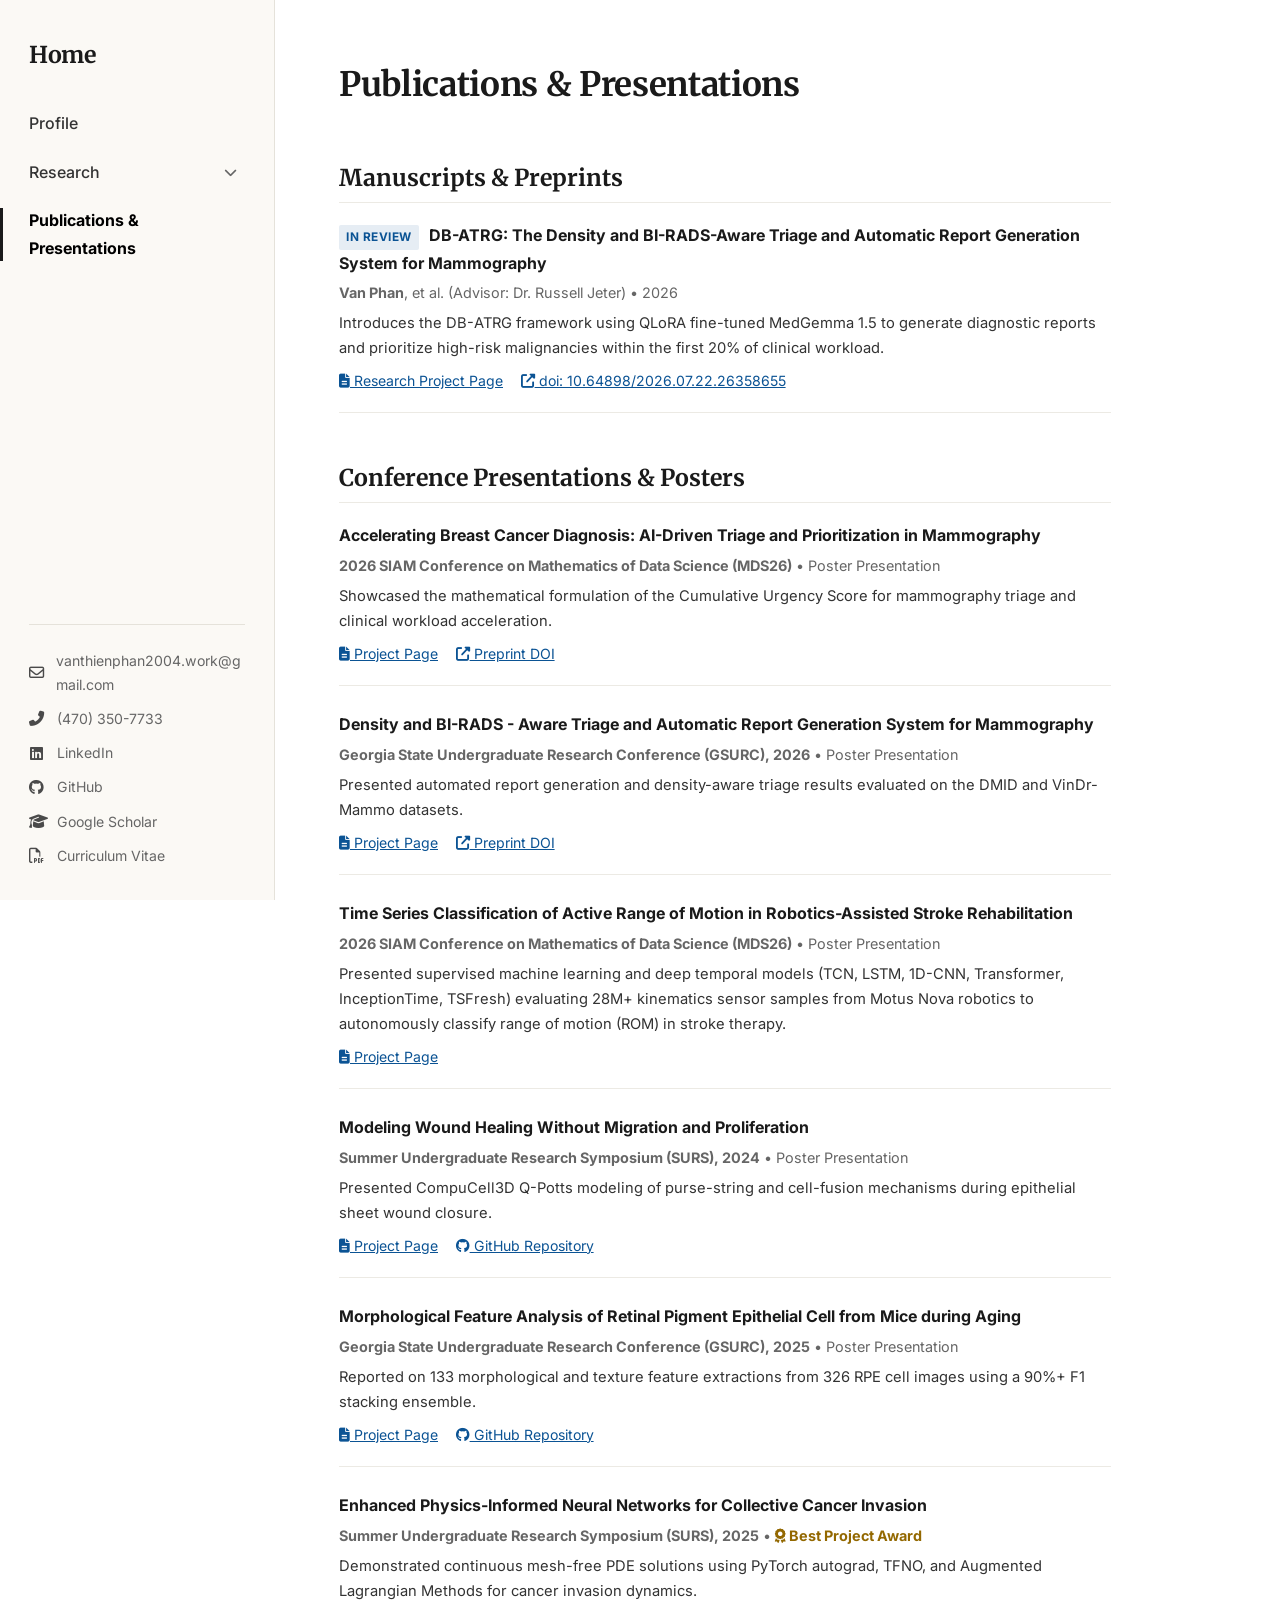
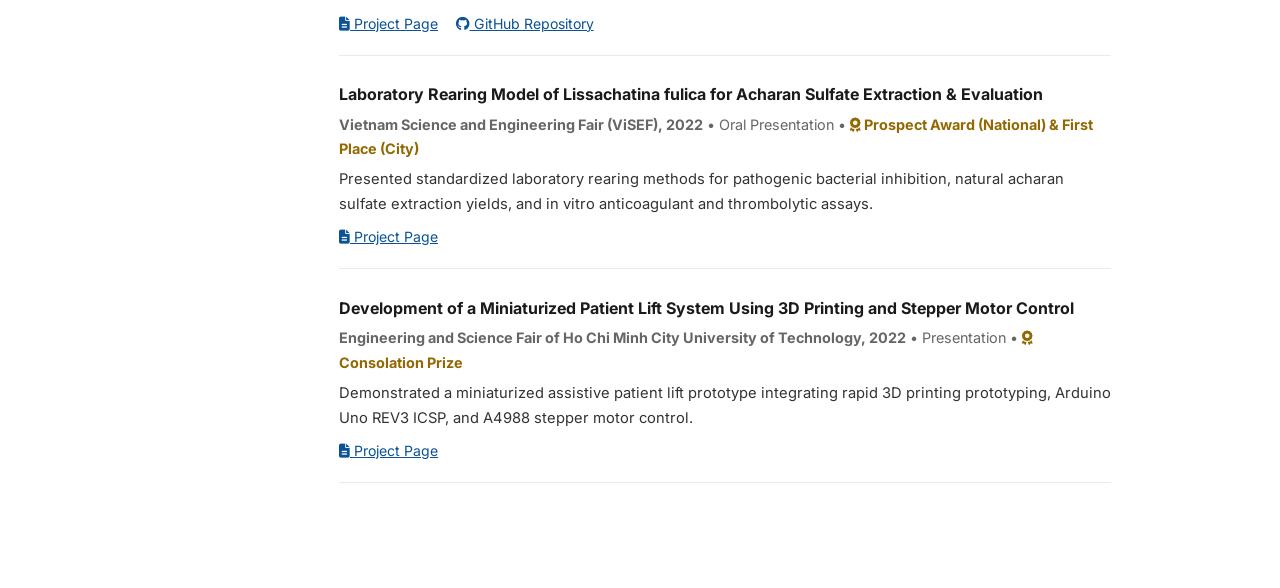
==== commit 771ddb36: "update new wordings from new CV" ====
--- a/publications.html
+++ b/publications.html
@@ -50,8 +50,7 @@
                             </div>
                             <ul class="sub-nav-list">
                                 <li><a href="research/db-atrg.html" class="sub-nav-link">DB-ATRG Mammography</a></li>
-                                <!-- <li><a href="research/stroke-rehab.html" class="sub-nav-link">Time Series
-                                        Classification</a></li> -->
+                                <li><a href="research/stroke-rehab.html" class="sub-nav-link">Time Series Classification</a></li>
                                 <li><a href="research/wound-healing.html" class="sub-nav-link">Modeling Wound
                                         Healing</a></li>
                                 <li><a href="research/rpe-morphology.html" class="sub-nav-link">Morphological
@@ -204,6 +203,27 @@
                         </div>
                     </article>
 
+                    <!-- Presentation: Time Series Classification in Stroke Rehabilitation -->
+                    <article class="publication-entry">
+                        <div class="pub-title">
+                            Time Series Classification of Active Range of Motion in Robotics-Assisted Stroke Rehabilitation
+                        </div>
+                        <div class="pub-meta">
+                            <strong>2026 SIAM Conference on Mathematics of Data Science (MDS26)</strong> &bull; Poster
+                            Presentation
+                        </div>
+                        <p style="font-size: 0.92rem; margin-bottom: 0.5rem;">
+                            Presented supervised machine learning and deep temporal models (TCN, LSTM, 1D-CNN,
+                            Transformer, InceptionTime, TSFresh) evaluating 28M+ kinematics sensor samples from Motus
+                            Nova robotics to autonomously classify range of motion (ROM) in stroke therapy.
+                        </p>
+                        <div class="pub-links">
+                            <a href="research/stroke-rehab.html" class="text-link">
+                                <i class="fas fa-file-alt"></i> Project Page
+                            </a>
+                        </div>
+                    </article>
+
                     <!-- Presentation 3: Modeling Wound Healing (Research #3) -->
                     <article class="publication-entry">
                         <div class="pub-title">
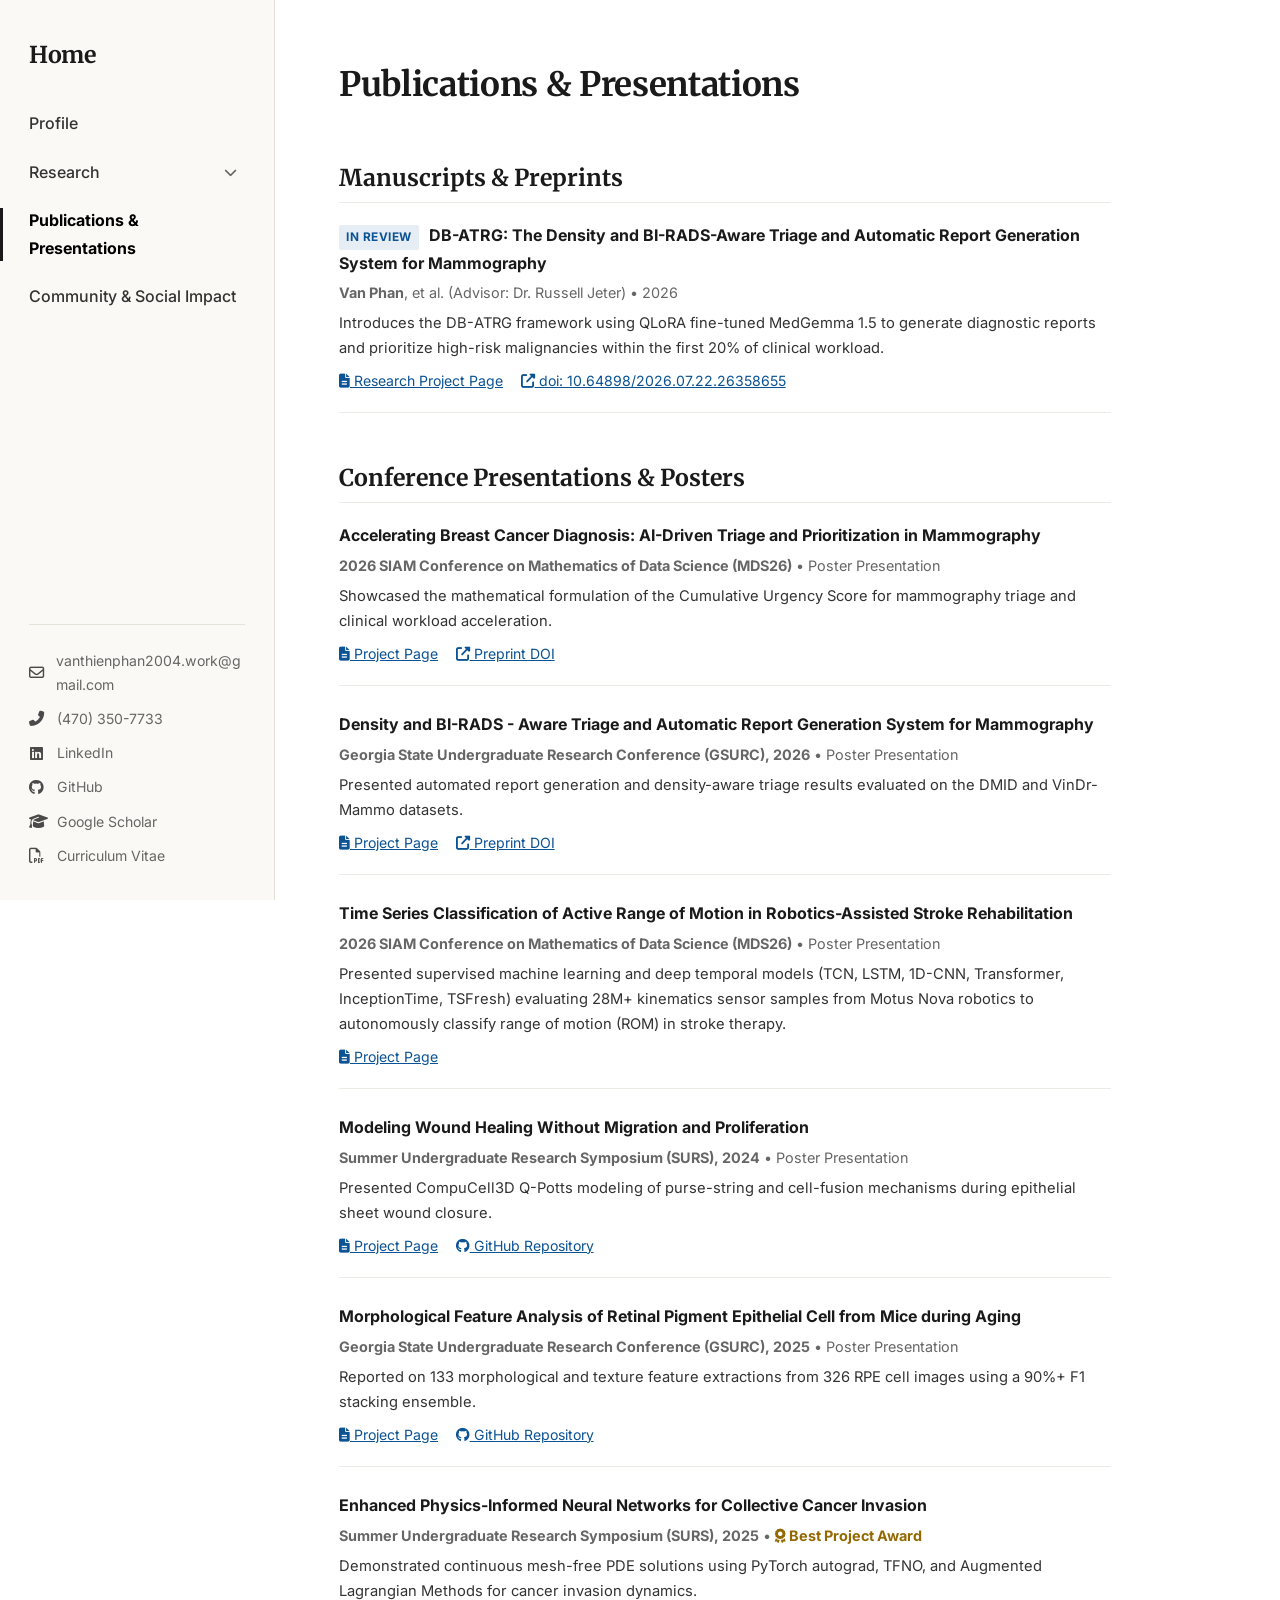
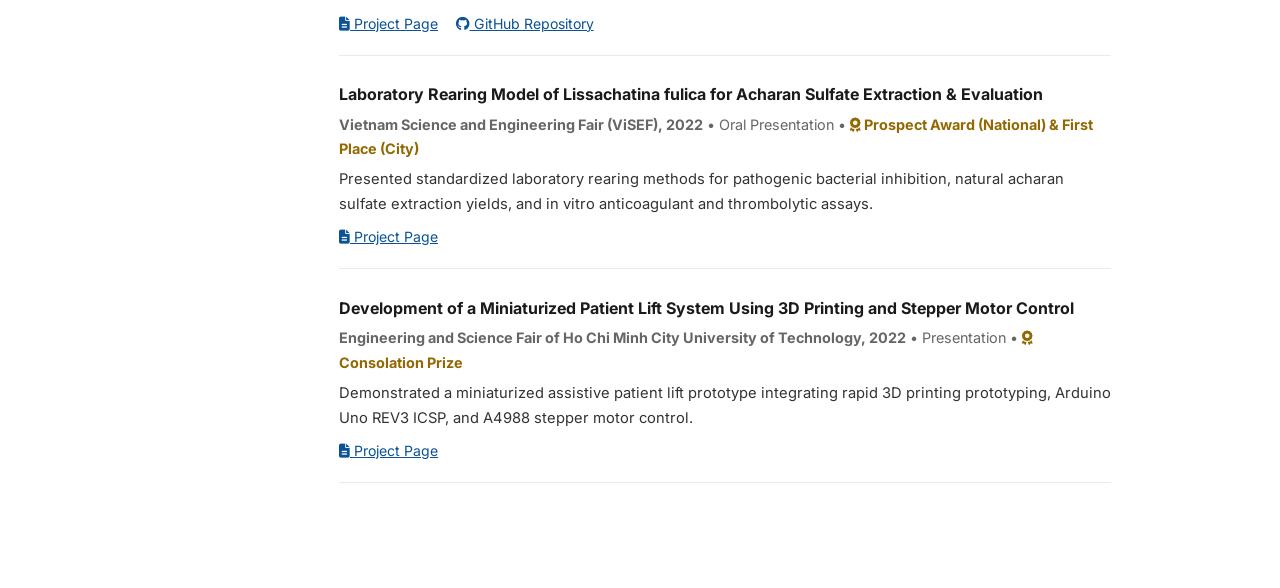
==== commit 2587088f: "Update new Social Impacts section" ====
--- a/publications.html
+++ b/publications.html
@@ -66,6 +66,11 @@
                                 <a href="publications.html" class="nav-link active">Publications &amp; Presentations</a>
                             </div>
                         </li>
+                        <li class="nav-item">
+                            <div class="nav-link-row">
+                                <a href="social-impact.html" class="nav-link">Community &amp; Social Impact</a>
+                            </div>
+                        </li>
                     </ul>
                 </nav>
             </div>
